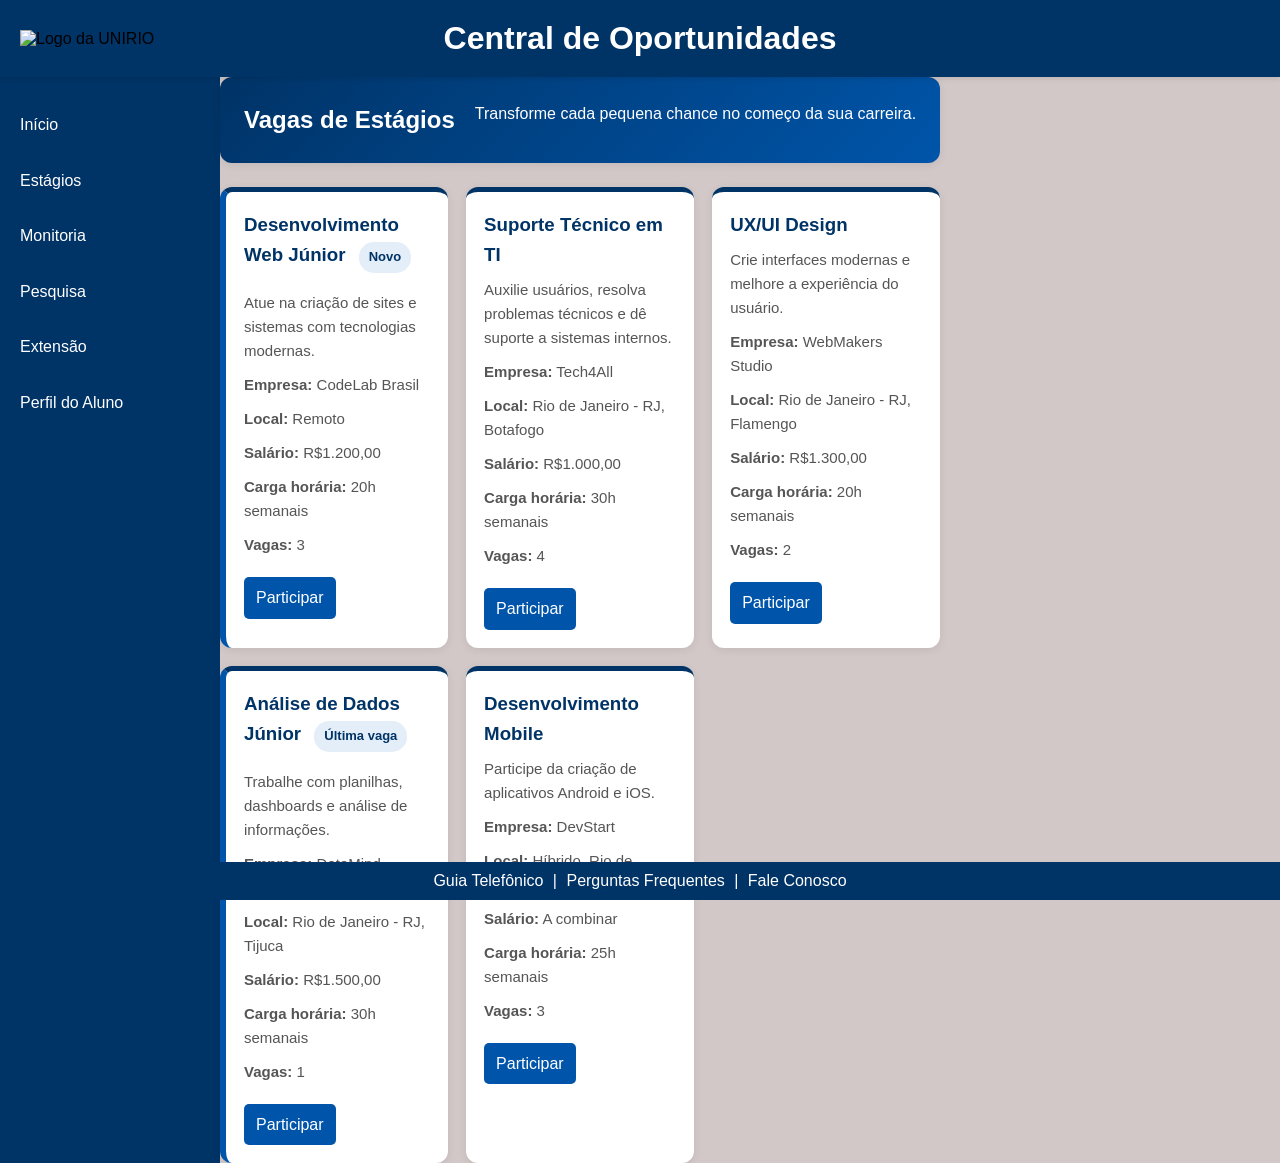
==== pages/estagio.html @ bc668178 "refactor: remove unnecessary project page" ====
<!DOCTYPE html>
<html lang="pt-BR">
<head>
    <meta charset="utf-8">
    <meta name="viewport" content="width=device-width, initial-scale=1">
    <title>Estágio</title>
    <link rel="stylesheet" href="../css/style.css">
</head>

<body>

<header class="header">
    <div class="logo">
        <img src="../assets/logo_unirio_branca.png" alt="Logo da UNIRIO">
    </div>
    <div class="title">
        <h1>Central de Oportunidades</h1>
    </div>
</header>

<main class="main">
    <div class="layout">

        <nav class="nav-bar">
            <ul>
                <li><a href="../index.html">Início</a></li>
                <li><a href="estagio.html">Estágios</a></li>
                <li><a href="monitoria.html">Monitoria</a></li>
                <li><a href="pesquisa.html">Pesquisa</a></li>
                <li><a href="extensao.html">Extensão</a></li>
                <li><a href="perfil.html">Perfil do Aluno</a></li>
            </ul>
        </nav>

        <section class="content">
            <div class="container">

                <div class="hero">
                    <h2>Vagas de Estágios</h2>
                    <p>Transforme cada pequena chance no começo da sua carreira.</p>
                </div>

                <div class="cards-grid">

                    <div class="card highlight">
                        <h3>Desenvolvimento Web Júnior <span class="badge">Novo</span></h3>
                        <p>Atue na criação de sites e sistemas com tecnologias modernas.</p>
                        <p><strong>Empresa:</strong> CodeLab Brasil</p>
                        <p><strong>Local:</strong> Remoto</p>
                        <p><strong>Salário:</strong> R$1.200,00</p>
                        <p><strong>Carga horária:</strong> 20h semanais</p>
                        <p><strong>Vagas:</strong> 3</p>
                        <a href="#">Participar</a>
                    </div>

                    <div class="card">
                        <h3>Suporte Técnico em TI</h3>
                        <p>Auxilie usuários, resolva problemas técnicos e dê suporte a sistemas internos.</p>
                        <p><strong>Empresa:</strong> Tech4All</p>
                        <p><strong>Local:</strong> Rio de Janeiro - RJ, Botafogo</p>
                        <p><strong>Salário:</strong> R$1.000,00</p>
                        <p><strong>Carga horária:</strong> 30h semanais</p>
                        <p><strong>Vagas:</strong> 4</p>
                        <a href="#">Participar</a>
                    </div>

                    <div class="card">
                        <h3>UX/UI Design</h3>
                        <p>Crie interfaces modernas e melhore a experiência do usuário.</p>
                        <p><strong>Empresa:</strong> WebMakers Studio</p>
                        <p><strong>Local:</strong> Rio de Janeiro - RJ, Flamengo</p>
                        <p><strong>Salário:</strong> R$1.300,00</p>
                        <p><strong>Carga horária:</strong> 20h semanais</p>
                        <p><strong>Vagas:</strong> 2</p>
                        <a href="#">Participar</a>
                    </div>

                    <div class="card highlight">
                        <h3>Análise de Dados Júnior <span class="badge">Última vaga</span></h3>
                        <p>Trabalhe com planilhas, dashboards e análise de informações.</p>
                        <p><strong>Empresa:</strong> DataMind Analytics</p>
                        <p><strong>Local:</strong> Rio de Janeiro - RJ, Tijuca</p>
                        <p><strong>Salário:</strong> R$1.500,00</p>
                        <p><strong>Carga horária:</strong> 30h semanais</p>
                        <p><strong>Vagas:</strong> 1</p>
                        <a href="#">Participar</a>
                    </div>

                    <div class="card">
                        <h3>Desenvolvimento Mobile</h3>
                        <p>Participe da criação de aplicativos Android e iOS.</p>
                        <p><strong>Empresa:</strong> DevStart</p>
                        <p><strong>Local:</strong> Híbrido, Rio de Janeiro - RJ, Barra da Tijuca</p>
                        <p><strong>Salário:</strong> A combinar</p>
                        <p><strong>Carga horária:</strong> 25h semanais</p>
                        <p><strong>Vagas:</strong> 3</p>
                        <a href="#">Participar</a>
                    </div>

                </div>

            </div>
        </section>

    </div>
</main>

<footer class="page-footer">
    <p>
        <a href="#">Guia Telefônico</a> |
        <a href="#">Perguntas Frequentes</a> |
        <a href="#">Fale Conosco</a>
    </p>
</footer>

</body>
</html>
---- css/style.css ----
/* Reset básico */
* {
  margin: 0;
  padding: 0;
  box-sizing: border-box;
}

body {
    font-family: Arial, sans-serif;
    background-color: #e6dddd;
    font-family: sans-serif;
    background-color: #d2c8c8;
    margin: 0;
    display: flex;
    flex-direction: column;
    min-height: 100vh;
}

.main {
    flex: 1; /* ocupa o espaço */
    display: flex;
    line-height: 1.6;

}

/* Rodapé */
.page-footer {
    position: fixed;
    bottom: 0;
    left: 0;
    width: 100%;

    background-color: #003366;
    color: white;
    text-align: center;
    padding: 10px;
}

.page-footer a {
    color: white;
    text-decoration: none;
    margin: 0 5px;
}

/* Header */
.header {
    display: flex;
    align-items: center;
    justify-content: center;
    position: relative;
    padding: 20px;
    background-color: #003366;
    box-shadow: 0 2px 5px rgba(0,0,0,0.1);
}

.logo {
    position: absolute;
    left: 20px;
}

.logo img {
    height: 60px;
}

.title h1 {
    margin: 0;
    color: white;
}

/* LAYOUT */
.main {
    flex: 1;
    display: flex;
}

.layout {
    display: flex;
    min-height: calc(100vh - 90px);

}

/* NAVBAR */
.nav-bar {
    width: 220px;
    background-color: #003366;
    padding-top: 20px;
}

.nav-bar h2 {
      color: white;
      font-size: 20px;
      margin: 0 20px 15px;
}

.nav-bar ul {
    list-style: none;
    padding: 0;
    margin: 0;
}

.nav-bar a {
    display: block;
    padding: 15px 20px;
    color: white;
    text-decoration: none;
    transition: 0.2s;
}

.nav-bar a:hover {
    background-color: #0055aa;
    padding-left: 25px;
}

/* CONTEÚDO */
.conteudo {
    flex: 1;
    padding: 30px;
}

/* CONTAINER */
.container {
    max-width: 1000px;
    margin: 0 auto;
}

/* HERO */
.hero {
    background: linear-gradient(135deg, #003366, #0055aa);
    color: white;
    padding: 30px;
    border-radius: 12px;
    margin-bottom: 20px;
}

/* GRID */
.cards-grid {
    display: grid;
    grid-template-columns: 1fr 1fr;
    gap: 20px;
    margin-top: 20px;
}

/* CARDS */
.card {
    background-color: white;
    border-radius: 10px;
    padding: 20px;
    box-shadow: 0 2px 8px rgba(0,0,0,0.1);
    transition: 0.2s;
}

.card:hover {
    transform: translateY(-5px);
}

.card h3 {
    margin-top: 0;
}

.card p {
    color: #555;
}

/* BOTÕES */
.card a {
    display: inline-block;
    margin-top: 10px;
    text-decoration: none;
    color: white;
    background-color: #0055aa;
    padding: 8px 12px;
    border-radius: 5px;
}

/* BADGE */
.badge {
    background-color: #ffcc00;
    color: black;
    font-size: 12px;
    padding: 3px 8px;
    border-radius: 5px;
    margin-left: 8px;
}

/* CARD DESTACADO */
.card.highlight {
    border-left: 6px solid #0055aa;
}

/* FOOTER */
.page-footer {
    background-color: #003366;
    color: white;
    text-align: center;
    padding: 10px;
}

.page-footer a {
    color: white;
    text-decoration: none;
    margin: 0 5px;
}

/* STATS */
.stats-grid {
    display: grid;
    grid-template-columns: 1fr 1fr 1fr;
    gap: 15px;
    margin: 20px 0;
}

.stat-card {
    background-color: white;
    border-radius: 10px;
    padding: 15px;
    text-align: center;
    box-shadow: 0 2px 8px rgba(0,0,0,0.1);
}

.stat-card h3 {
    margin: 0;
    font-size: 24px;
    color: #003366;
}

.stat-card p {
    margin: 5px 0 0;
    color: #555;
}

.hero {
    background-color: white;
    border-radius: 12px;
    padding: 24px;
    box-shadow: 0 2px 8px rgba(0,0,0,0.08);
    display: flex;
    gap: 20px;
    justify-content: space-between;
    flex-wrap: wrap;
    margin-bottom: 24px;
}

.hero-text {
    flex: 2;
    min-width: 250px;
}

.hero-title {
    color: #003366;
    font-size: 30px;
    margin-bottom: 10px;
}

.hero-subtitle {
    margin-bottom: 15px;
}


.hero-highlight {
    flex: 1;
    min-width: 250px;
    background-color: #003366;
    color: white;
    border-radius: 12px;
    padding: 18px;
}

.highlight-title {
    display: block;
    font-size: 22px;
    font-weight: bold;
    margin-bottom: 10px;
}

.hero-highlight p {
    margin: 0;
    line-height: 1.5;
}

.sections-title {
    color: #003366;
    margin-bottom: 12px;
    font-size: 24px;
}

.cards-grid {
    display: grid;
    grid-template-columns: repeat(auto-fit, minmax(220px, 1fr));
    gap: 18px;
}

.card {
    background-color: white;
    border-radius: 12px;
    padding: 18px;
    box-shadow: 0 2px 8px rgba(0,0,0,0.08);
    border-top: 5px solid #003366;
}

.badge {
    display: inline-block;
    background-color: #e4eef8;
    color: #003366;
    padding: 5px 10px;
    border-radius: 15px;
    font-size: 13px;
    font-weight: bold;
    margin-bottom: 10px;
}

.card h3 {
    color: #003366;
    margin-bottom: 8px;
}

.card p {
    margin-bottom: 10px;
    font-size: 15px;

}

.card-footer {
    font-size: 14px;
    color: #555;
}

.info-board {
    margin-top: 24px;
    background-color: white;
    border-radius: 12px;
    padding: 20px;
    box-shadow: 0 2px 8px rgba(0,0,0,0.08);
}

.info-board h2 {
    color: #003366;
    margin-bottom: 10px;
}

.hero {
    background-color: white;
    border-radius: 12px;
    padding: 24px;
    box-shadow: 0 2px 8px rgba(0,0,0,0.08);
    display: flex;
    gap: 20px;
    justify-content: space-between;
    flex-wrap: wrap;
    margin-bottom: 24px;
}

.hero-text {
    flex: 2;
    min-width: 250px;
}

.hero-title {
    color: #003366;
    font-size: 30px;
    margin-bottom: 10px;
}

.hero-subtitle {
    margin-bottom: 15px;
}


.hero-highlight {
    flex: 1;
    min-width: 250px;
    background-color: #003366;
    color: white;
    border-radius: 12px;
    padding: 18px;
}

.highlight-title {
    display: block;
    font-size: 22px;
    font-weight: bold;
    margin-bottom: 10px;
}

.hero-highlight p {
    margin: 0;
    line-height: 1.5;
}

.sections-title {
    color: #003366;
    margin-bottom: 12px;
    font-size: 24px;
}

.cards-grid {
    display: grid;
    grid-template-columns: repeat(auto-fit, minmax(220px, 1fr));
    gap: 18px;
}

.card {
    background-color: white;
    border-radius: 12px;
    padding: 18px;
    box-shadow: 0 2px 8px rgba(0,0,0,0.08);
    border-top: 5px solid #003366;
}

.badge {
    display: inline-block;
    background-color: #e4eef8;
    color: #003366;
    padding: 5px 10px;
    border-radius: 15px;
    font-size: 13px;
    font-weight: bold;
    margin-bottom: 10px;
}

.card h3 {
    color: #003366;
    margin-bottom: 8px;
}

.card p {
    margin-bottom: 10px;
    font-size: 15px;

}

.card-footer {
    font-size: 14px;
    color: #555;
}

.info-board {
    margin-top: 24px;
    background-color: white;
    border-radius: 12px;
    padding: 20px;
}
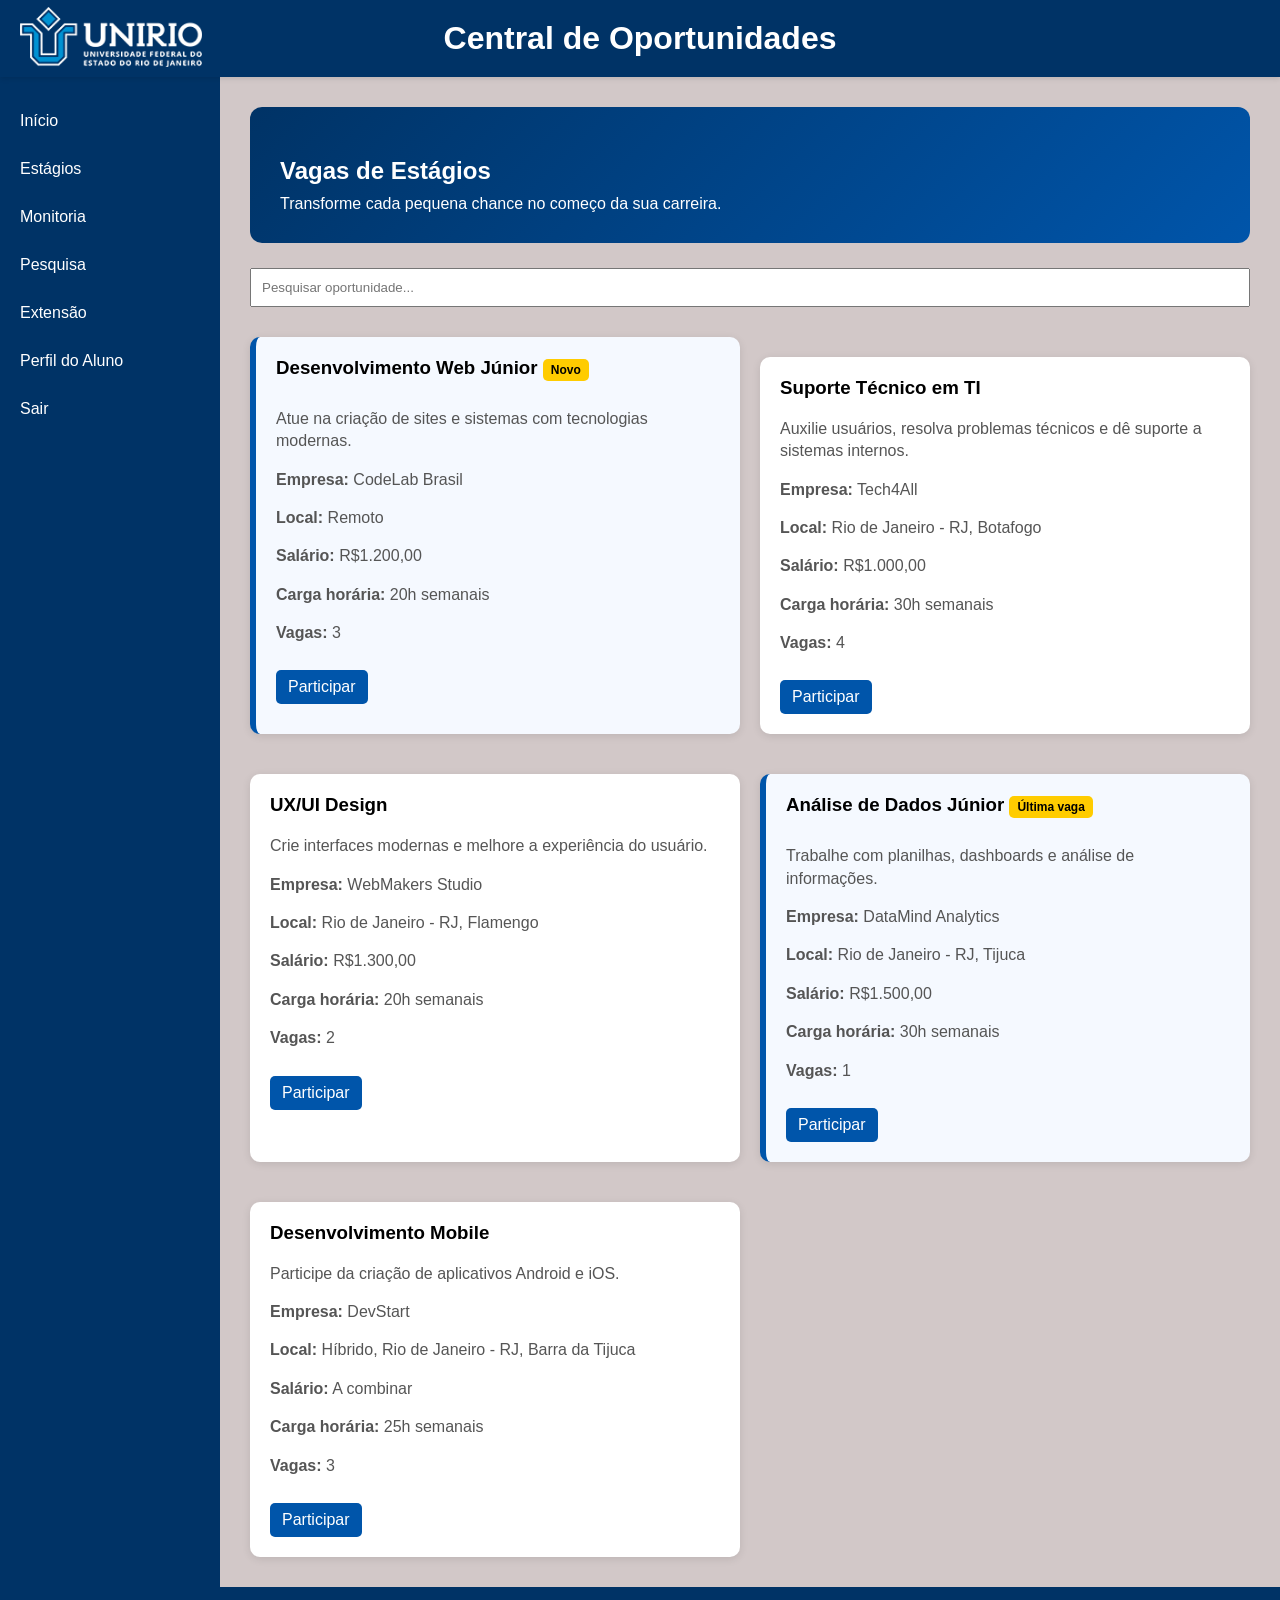
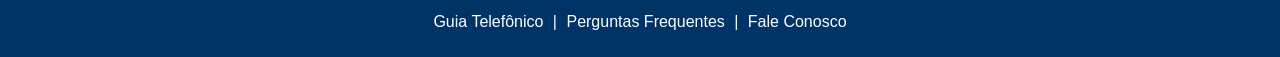
==== commit fe5a4bd6: "feat(auth): adiciona sistema de autenticação com localStorage Implementa cadastro, login, logout, va" ====
--- a/pages/estagio.html
+++ b/pages/estagio.html
@@ -11,7 +11,7 @@
 
 <header class="header">
     <div class="logo">
-        <img src="../assets/logo_unirio_branca.png" alt="Logo da UNIRIO">
+        <img src="../assets/images/logo_unirio_branca.png" alt="Logo da UNIRIO">
     </div>
     <div class="title">
         <h1>Central de Oportunidades</h1>
@@ -29,6 +29,7 @@
                 <li><a href="pesquisa.html">Pesquisa</a></li>
                 <li><a href="extensao.html">Extensão</a></li>
                 <li><a href="perfil.html">Perfil do Aluno</a></li>
+                <li><a href="#" id="logout-btn">Sair</a></li>
             </ul>
         </nav>
 
@@ -38,6 +39,14 @@
                 <div class="hero">
                     <h2>Vagas de Estágios</h2>
                     <p>Transforme cada pequena chance no começo da sua carreira.</p>
+                </div>
+
+                <div class="search-container">
+                    <input
+                        type="text"
+                        id="search-input"
+                        placeholder="Pesquisar oportunidade..."
+                    >
                 </div>
 
                 <div class="cards-grid">
--- a/css/style.css
+++ b/css/style.css
@@ -1,13 +1,4 @@
-/* Reset básico */
-* {
-  margin: 0;
-  padding: 0;
-  box-sizing: border-box;
-}
-
 body {
-    font-family: Arial, sans-serif;
-    background-color: #e6dddd;
     font-family: sans-serif;
     background-color: #d2c8c8;
     margin: 0;
@@ -16,33 +7,6 @@
     min-height: 100vh;
 }
 
-.main {
-    flex: 1; /* ocupa o espaço */
-    display: flex;
-    line-height: 1.6;
-
-}
-
-/* Rodapé */
-.page-footer {
-    position: fixed;
-    bottom: 0;
-    left: 0;
-    width: 100%;
-
-    background-color: #003366;
-    color: white;
-    text-align: center;
-    padding: 10px;
-}
-
-.page-footer a {
-    color: white;
-    text-decoration: none;
-    margin: 0 5px;
-}
-
-/* Header */
 .header {
     display: flex;
     align-items: center;
@@ -67,7 +31,6 @@
     color: white;
 }
 
-/* LAYOUT */
 .main {
     flex: 1;
     display: flex;
@@ -75,21 +38,13 @@
 
 .layout {
     display: flex;
-    min-height: calc(100vh - 90px);
-
-}
-
-/* NAVBAR */
+    width: 100%;
+}
+
 .nav-bar {
     width: 220px;
     background-color: #003366;
     padding-top: 20px;
-}
-
-.nav-bar h2 {
-      color: white;
-      font-size: 20px;
-      margin: 0 20px 15px;
 }
 
 .nav-bar ul {
@@ -111,36 +66,46 @@
     padding-left: 25px;
 }
 
-/* CONTEÚDO */
-.conteudo {
+.content {
     flex: 1;
     padding: 30px;
 }
 
-/* CONTAINER */
 .container {
     max-width: 1000px;
     margin: 0 auto;
 }
 
-/* HERO */
 .hero {
     background: linear-gradient(135deg, #003366, #0055aa);
     color: white;
     padding: 30px;
     border-radius: 12px;
     margin-bottom: 20px;
-}
-
-/* GRID */
+
+    display: flex;
+    flex-direction: column;
+    gap: 10px;
+}
+
+.hero h2 {
+    font-size: 24px;
+    margin: 0;
+}
+
+.hero p {
+    max-width: 600px;
+    margin: 0;
+}
+
 .cards-grid {
     display: grid;
     grid-template-columns: 1fr 1fr;
     gap: 20px;
     margin-top: 20px;
-}
-
-/* CARDS */
+
+}
+
 .card {
     background-color: white;
     border-radius: 10px;
@@ -150,7 +115,7 @@
 }
 
 .card:hover {
-    transform: translateY(-5px);
+    transform: translateY(-5px) scale(1.01);
 }
 
 .card h3 {
@@ -159,9 +124,15 @@
 
 .card p {
     color: #555;
-}
-
-/* BOTÕES */
+    line-height: 1.4;
+}
+
+/* CARD DESTACADO */
+.card.highlight {
+    border-left: 6px solid #0055aa;
+    background-color: #f5f9ff;
+}
+
 .card a {
     display: inline-block;
     margin-top: 10px;
@@ -172,22 +143,17 @@
     border-radius: 5px;
 }
 
-/* BADGE */
 .badge {
+    display: inline-block;
     background-color: #ffcc00;
     color: black;
     font-size: 12px;
-    padding: 3px 8px;
+    font-weight: bold;
+    padding: 4px 8px;
     border-radius: 5px;
-    margin-left: 8px;
-}
-
-/* CARD DESTACADO */
-.card.highlight {
-    border-left: 6px solid #0055aa;
-}
-
-/* FOOTER */
+    margin-bottom: 8px;
+}
+
 .page-footer {
     background-color: #003366;
     color: white;
@@ -201,7 +167,6 @@
     margin: 0 5px;
 }
 
-/* STATS */
 .stats-grid {
     display: grid;
     grid-template-columns: 1fr 1fr 1fr;
@@ -228,214 +193,69 @@
     color: #555;
 }
 
-.hero {
-    background-color: white;
-    border-radius: 12px;
-    padding: 24px;
-    box-shadow: 0 2px 8px rgba(0,0,0,0.08);
-    display: flex;
-    gap: 20px;
-    justify-content: space-between;
-    flex-wrap: wrap;
-    margin-bottom: 24px;
-}
-
-.hero-text {
-    flex: 2;
-    min-width: 250px;
-}
-
-.hero-title {
-    color: #003366;
-    font-size: 30px;
+.content h2 {
+    margin-top: 20px;
+}
+
+@media (max-width: 768px) {
+    .layout {
+        flex-direction: column;
+    }
+
+    .nav-bar {
+        width: 100%;
+    }
+
+    .cards-grid {
+        grid-template-columns: 1fr;
+    }
+
+    .hero h2 {
+        font-size: 20px;
+    }
+}
+
+.profile-grid {
+    display: grid;
+    grid-template-columns: 1fr 1fr;
+    gap: 15px;
+    margin-top: 15px;
+}
+
+.profile-grid div {
+    background-color: #f5f5f5;
+    padding: 10px;
+    border-radius: 6px;
+    font-size: 14px;
+}
+
+.card + .card {
+    margin-top: 20px;
+}
+
+input {
+    width: 100%;
+    padding: 10px;
+    margin-top: 5px;
     margin-bottom: 10px;
-}
-
-.hero-subtitle {
-    margin-bottom: 15px;
-}
-
-
-.hero-highlight {
-    flex: 1;
-    min-width: 250px;
-    background-color: #003366;
-    color: white;
-    border-radius: 12px;
-    padding: 18px;
-}
-
-.highlight-title {
+    box-sizing: border-box;
+}
+
+small {
     display: block;
-    font-size: 22px;
-    font-weight: bold;
+    color: #c62828;
     margin-bottom: 10px;
 }
 
-.hero-highlight p {
-    margin: 0;
-    line-height: 1.5;
-}
-
-.sections-title {
-    color: #003366;
-    margin-bottom: 12px;
-    font-size: 24px;
-}
-
-.cards-grid {
-    display: grid;
-    grid-template-columns: repeat(auto-fit, minmax(220px, 1fr));
-    gap: 18px;
-}
-
-.card {
-    background-color: white;
-    border-radius: 12px;
-    padding: 18px;
-    box-shadow: 0 2px 8px rgba(0,0,0,0.08);
-    border-top: 5px solid #003366;
-}
-
-.badge {
-    display: inline-block;
-    background-color: #e4eef8;
-    color: #003366;
-    padding: 5px 10px;
-    border-radius: 15px;
-    font-size: 13px;
-    font-weight: bold;
-    margin-bottom: 10px;
-}
-
-.card h3 {
-    color: #003366;
-    margin-bottom: 8px;
-}
-
-.card p {
-    margin-bottom: 10px;
-    font-size: 15px;
-
-}
-
-.card-footer {
-    font-size: 14px;
-    color: #555;
-}
-
-.info-board {
-    margin-top: 24px;
-    background-color: white;
-    border-radius: 12px;
-    padding: 20px;
-    box-shadow: 0 2px 8px rgba(0,0,0,0.08);
-}
-
-.info-board h2 {
-    color: #003366;
-    margin-bottom: 10px;
-}
-
-.hero {
-    background-color: white;
-    border-radius: 12px;
-    padding: 24px;
-    box-shadow: 0 2px 8px rgba(0,0,0,0.08);
-    display: flex;
-    gap: 20px;
-    justify-content: space-between;
-    flex-wrap: wrap;
-    margin-bottom: 24px;
-}
-
-.hero-text {
-    flex: 2;
-    min-width: 250px;
-}
-
-.hero-title {
-    color: #003366;
-    font-size: 30px;
-    margin-bottom: 10px;
-}
-
-.hero-subtitle {
-    margin-bottom: 15px;
-}
-
-
-.hero-highlight {
-    flex: 1;
-    min-width: 250px;
-    background-color: #003366;
-    color: white;
-    border-radius: 12px;
-    padding: 18px;
-}
-
-.highlight-title {
-    display: block;
-    font-size: 22px;
-    font-weight: bold;
-    margin-bottom: 10px;
-}
-
-.hero-highlight p {
-    margin: 0;
-    line-height: 1.5;
-}
-
-.sections-title {
-    color: #003366;
-    margin-bottom: 12px;
-    font-size: 24px;
-}
-
-.cards-grid {
-    display: grid;
-    grid-template-columns: repeat(auto-fit, minmax(220px, 1fr));
-    gap: 18px;
-}
-
-.card {
-    background-color: white;
-    border-radius: 12px;
-    padding: 18px;
-    box-shadow: 0 2px 8px rgba(0,0,0,0.08);
-    border-top: 5px solid #003366;
-}
-
-.badge {
-    display: inline-block;
-    background-color: #e4eef8;
-    color: #003366;
-    padding: 5px 10px;
-    border-radius: 15px;
-    font-size: 13px;
-    font-weight: bold;
-    margin-bottom: 10px;
-}
-
-.card h3 {
-    color: #003366;
-    margin-bottom: 8px;
-}
-
-.card p {
-    margin-bottom: 10px;
-    font-size: 15px;
-
-}
-
-.card-footer {
-    font-size: 14px;
-    color: #555;
-}
-
-.info-board {
-    margin-top: 24px;
-    background-color: white;
-    border-radius: 12px;
-    padding: 20px;
-}
+button {
+    background-color: #0055aa;
+    color: white;
+    border: none;
+    padding: 10px 16px;
+    border-radius: 6px;
+    cursor: pointer;
+}
+
+button:hover {
+    background-color: #003366;
+}
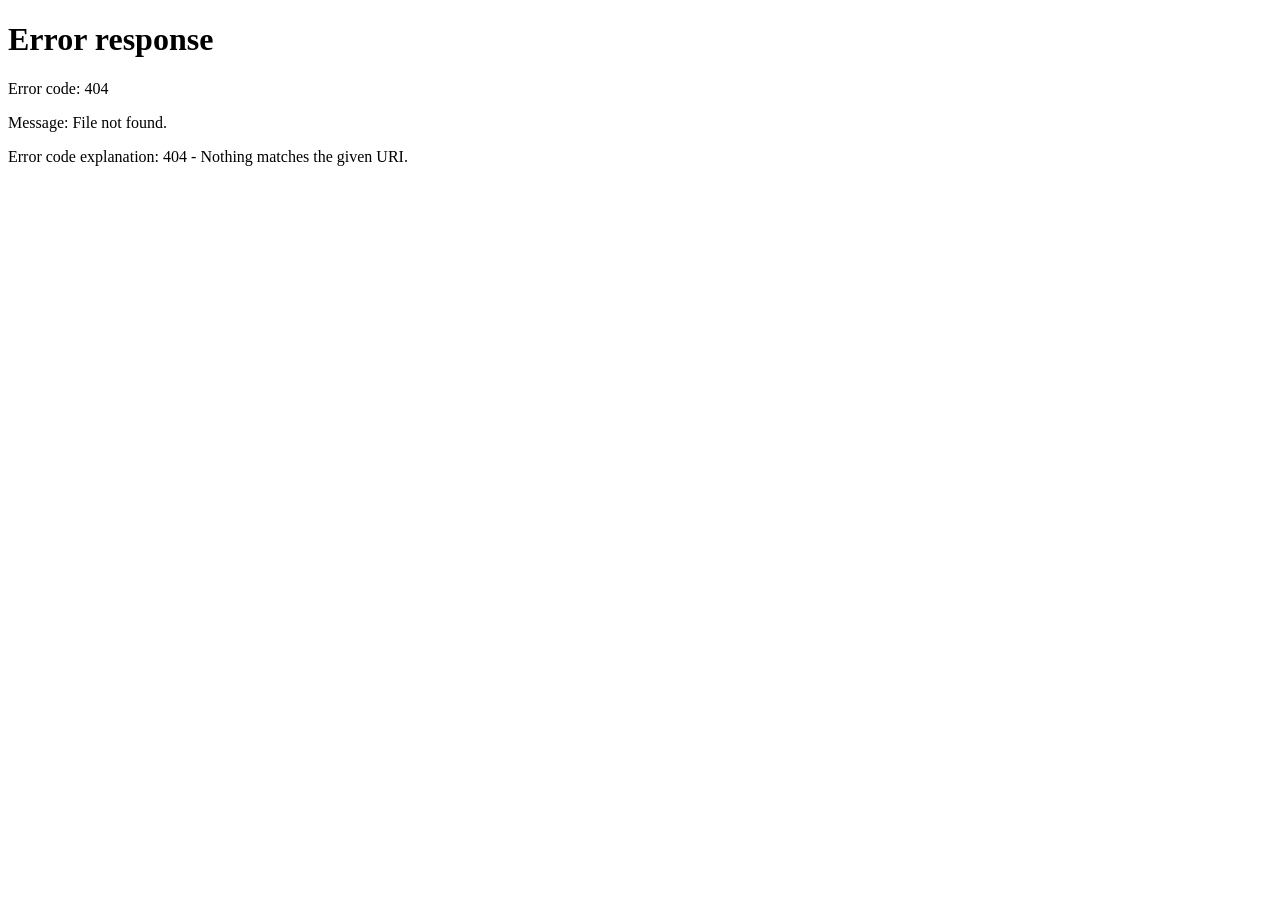
==== commit 1d02b785: "feat(pages): add route protection to pages" ====
--- a/pages/estagio.html
+++ b/pages/estagio.html
@@ -122,5 +122,10 @@
     </p>
 </footer>
 
+<script src="../js/validation.js"></script>
+<script src="../js/crypto.js"></script>
+<script src="../js/auth.js"></script>
+<script src="../js/app.js"></script>
+
 </body>
 </html>
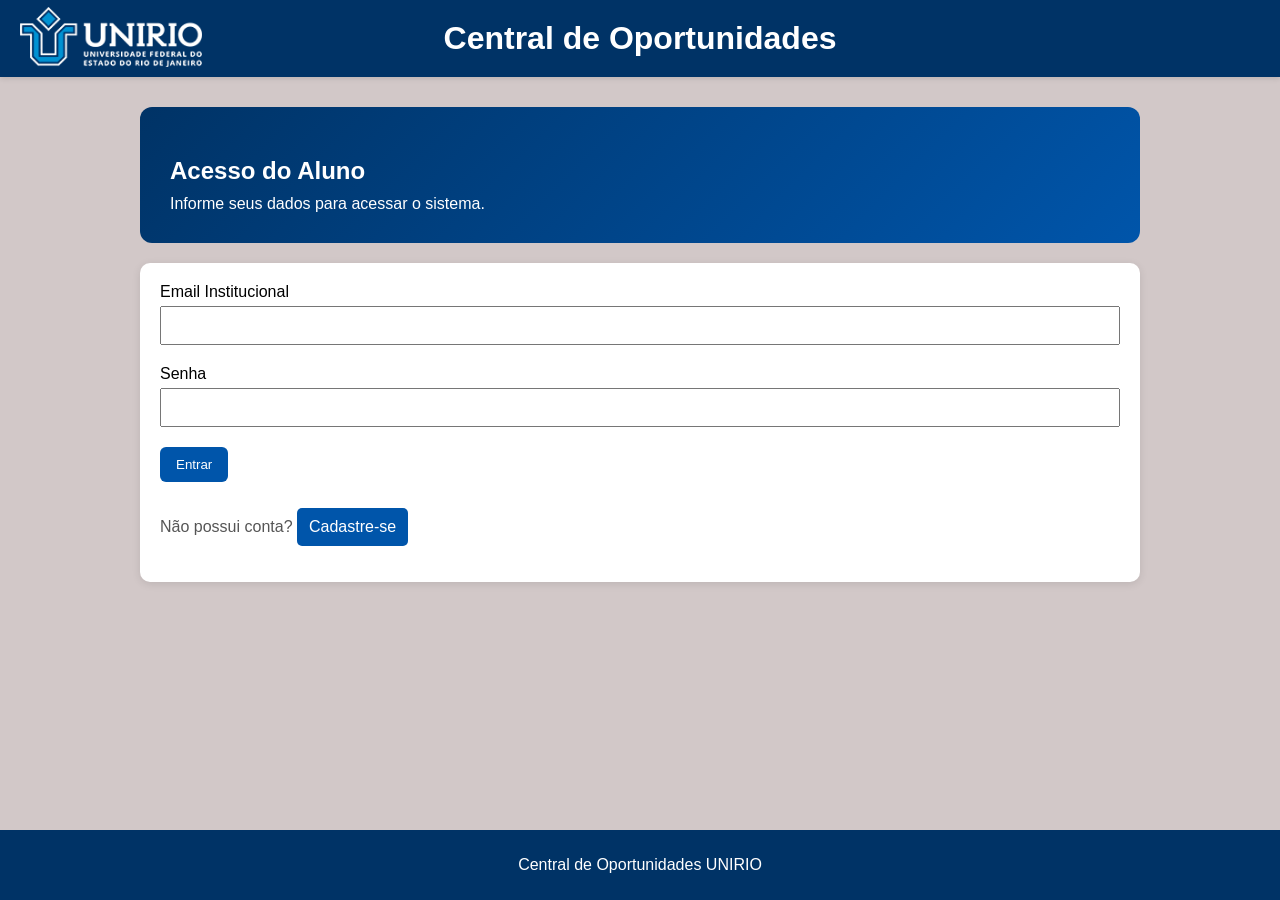
==== commit 45efb5b7: "add cards e barra de pesquisa interativas e perfil com as atualizacoes das inscricoes" ====
--- a/pages/estagio.html
+++ b/pages/estagio.html
@@ -7,7 +7,7 @@
     <link rel="stylesheet" href="../css/style.css">
 </head>
 
-<body>
+<body data-pagina="estagio">
 
 <header class="header">
     <div class="logo">
@@ -42,71 +42,14 @@
                 </div>
 
                 <div class="search-container">
-                    <input
-                        type="text"
-                        id="search-input"
-                        placeholder="Pesquisar oportunidade..."
-                    >
+                    <input type="text" id="search-input" placeholder="Pesquisar oportunidade...">
                 </div>
 
-                <div class="cards-grid">
+                <h2>Destaques</h2>
+                <div class="cards-grid"></div>
 
-                    <div class="card highlight">
-                        <h3>Desenvolvimento Web Júnior <span class="badge">Novo</span></h3>
-                        <p>Atue na criação de sites e sistemas com tecnologias modernas.</p>
-                        <p><strong>Empresa:</strong> CodeLab Brasil</p>
-                        <p><strong>Local:</strong> Remoto</p>
-                        <p><strong>Salário:</strong> R$1.200,00</p>
-                        <p><strong>Carga horária:</strong> 20h semanais</p>
-                        <p><strong>Vagas:</strong> 3</p>
-                        <a href="#">Participar</a>
-                    </div>
-
-                    <div class="card">
-                        <h3>Suporte Técnico em TI</h3>
-                        <p>Auxilie usuários, resolva problemas técnicos e dê suporte a sistemas internos.</p>
-                        <p><strong>Empresa:</strong> Tech4All</p>
-                        <p><strong>Local:</strong> Rio de Janeiro - RJ, Botafogo</p>
-                        <p><strong>Salário:</strong> R$1.000,00</p>
-                        <p><strong>Carga horária:</strong> 30h semanais</p>
-                        <p><strong>Vagas:</strong> 4</p>
-                        <a href="#">Participar</a>
-                    </div>
-
-                    <div class="card">
-                        <h3>UX/UI Design</h3>
-                        <p>Crie interfaces modernas e melhore a experiência do usuário.</p>
-                        <p><strong>Empresa:</strong> WebMakers Studio</p>
-                        <p><strong>Local:</strong> Rio de Janeiro - RJ, Flamengo</p>
-                        <p><strong>Salário:</strong> R$1.300,00</p>
-                        <p><strong>Carga horária:</strong> 20h semanais</p>
-                        <p><strong>Vagas:</strong> 2</p>
-                        <a href="#">Participar</a>
-                    </div>
-
-                    <div class="card highlight">
-                        <h3>Análise de Dados Júnior <span class="badge">Última vaga</span></h3>
-                        <p>Trabalhe com planilhas, dashboards e análise de informações.</p>
-                        <p><strong>Empresa:</strong> DataMind Analytics</p>
-                        <p><strong>Local:</strong> Rio de Janeiro - RJ, Tijuca</p>
-                        <p><strong>Salário:</strong> R$1.500,00</p>
-                        <p><strong>Carga horária:</strong> 30h semanais</p>
-                        <p><strong>Vagas:</strong> 1</p>
-                        <a href="#">Participar</a>
-                    </div>
-
-                    <div class="card">
-                        <h3>Desenvolvimento Mobile</h3>
-                        <p>Participe da criação de aplicativos Android e iOS.</p>
-                        <p><strong>Empresa:</strong> DevStart</p>
-                        <p><strong>Local:</strong> Híbrido, Rio de Janeiro - RJ, Barra da Tijuca</p>
-                        <p><strong>Salário:</strong> A combinar</p>
-                        <p><strong>Carga horária:</strong> 25h semanais</p>
-                        <p><strong>Vagas:</strong> 3</p>
-                        <a href="#">Participar</a>
-                    </div>
-
-                </div>
+                <h2>Todas as Vagas</h2>
+                <div class="cards-grid"></div>
 
             </div>
         </section>
